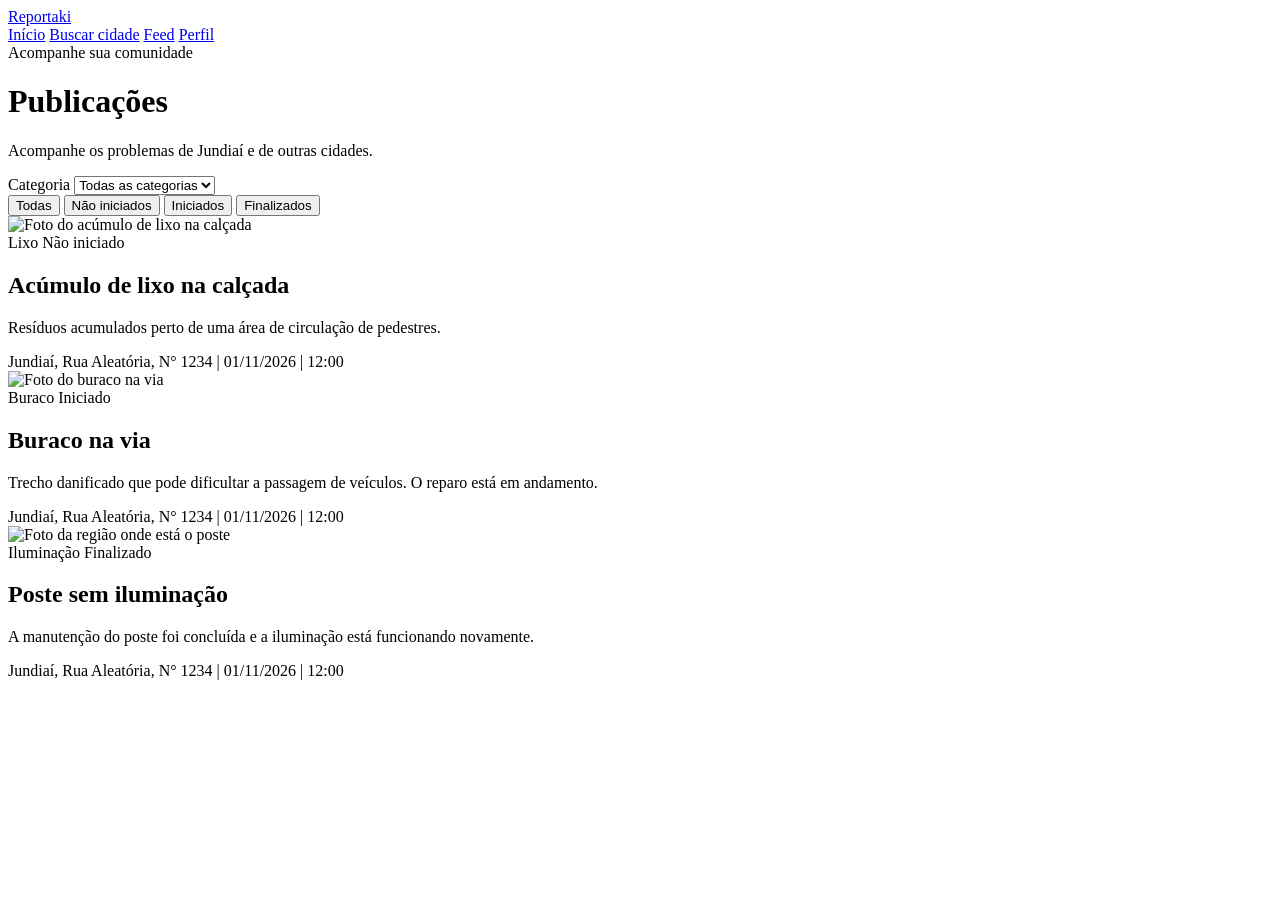
==== pages/feed.html @ 974e4129 "Improve: busca.js/busca.html Fiz a busca funcionar com outras cidades." ====
<html lang="pt-br">
    <head>
        <meta charset="UTF-8">
        <meta name="viewport" content="width=device-width, initial-scale=1.0">
        <link rel="stylesheet" href="../css/feed.css">
        <title>Publicações | Reportaki</title>
    </head>

    <body>
        <header class="site-header">
            <a class="brand" href="home.html">Reportaki</a>

            <nav class="site-nav" aria-label="Navegação principal">
                <a href="home.html">Início</a>

                <a href="busca.html">Buscar cidade</a>

                <a href="feed.html" aria-current="page">Feed</a>

                <a href="perfil.html">Perfil</a>
            </nav>
        </header>

        <main class="page-container page-content feed-page">
            <div class="page-heading feed-heading">
                <div>
                    <span class="eyebrow">Acompanhe sua comunidade</span>

                    <h1>Publicações</h1>

                    <p id="feedSubtitle">Acompanhe os problemas de Jundiaí.</p>
                </div>
            </div>

            <section class="filter-panel" aria-label="Filtros do feed">
                <label class="filter-field">
                    <span>Categoria</span>

                    <select id="feedCategoria">
                        <option value="todas">Todas as categorias</option>

                        <option value="lixo">Lixo</option>

                        <option value="buraco">Buraco</option>

                        <option value="iluminacao">Iluminação</option>
                    </select>
                </label>

                <div class="status-filter" role="group" aria-label="Filtrar por status">
                    <button type="button" class="feed-tab ativa" data-status="todas" aria-pressed="true">Todas</button>

                    <button type="button" class="feed-tab" data-status="nao-iniciado" aria-pressed="false">Não iniciados</button>

                    <button type="button" class="feed-tab" data-status="iniciado" aria-pressed="false">Iniciados</button>

                    <button type="button" class="feed-tab" data-status="finalizado" aria-pressed="false">Finalizados</button>
                </div>
            </section>

            <section id="feedPosts" class="feed-posts" aria-live="polite">
                <!-- POST 1 -->
                <article class="feed-post" data-categoria="lixo" data-status="nao-iniciado" data-cidade="Jundiaí">
                    <img class="post-photo" src="../img/lixo.png" alt="Foto do acúmulo de lixo na calçada" loading="lazy">

                    <div class="feed-post-info">
                        <div class="post-meta">
                            <span class="feed-tag tag-lixo">Lixo</span>
                            <span class="feed-status status-nao-iniciado">Não iniciado</span>
                        </div>

                        <h2>Acúmulo de lixo na calçada</h2>

                        <p>Resíduos acumulados perto de uma área de circulação de pedestres.</p>

                        <div class="post-footer">
                            <span>Jundiaí, Rua Aleatória, N° 1234 | 01/11/2026 | 12:00</span>

                            <button type="button" class="button btn-alterar-status">Alterar status</button>
                        </div>
                    </div>
                </article>

                <!-- POST 2 -->
                <article class="feed-post" data-categoria="buraco" data-status="iniciado" data-cidade="Jundiaí">
                    <img class="post-photo" src="../img/buraco.png" alt="Foto do buraco na via" loading="lazy">

                    <div class="feed-post-info">
                        <div class="post-meta">
                            <span class="feed-tag tag-buraco">Buraco</span>
                            <span class="feed-status status-iniciado">Iniciado</span>
                        </div>

                        <h2>Buraco na via</h2>

                        <p>Trecho danificado que pode dificultar a passagem de veículos. O reparo está em andamento.</p>

                        <div class="post-footer">
                            <span>Jundiaí, Rua Aleatória, N° 1234 | 01/11/2026 | 12:00</span>

                            <button type="button" class="button btn-alterar-status">Alterar status</button>
                        </div>
                    </div>
                </article>

                <!-- POST 3 -->
                <article class="feed-post" data-categoria="iluminacao" data-status="finalizado" data-cidade="Jundiaí">
                    <img class="post-photo" src="../img/fatec-jundiai.jpg" alt="Foto da região onde está o poste" loading="lazy">

                    <div class="feed-post-info">
                        <div class="post-meta">
                            <span class="feed-tag tag-iluminacao">Iluminação</span>
                            <span class="feed-status status-finalizado">Finalizado</span>
                        </div>

                        <h2>Poste sem iluminação</h2>

                        <p>A manutenção do poste foi concluída e a iluminação está funcionando novamente.</p>

                        <div class="post-footer">
                            <span>Jundiaí, Rua Aleatória, N° 1234 | 01/11/2026 | 12:00</span>

                            <button type="button" class="button btn-alterar-status">Alterar status</button>
                        </div>
                    </div>
                </article>
            </section>

            <p id="feedSemResultados" class="empty-state" hidden>Nenhuma publicação encontrada com esses filtros.</p>
        </main>

        <script src="../js/feed.js" defer></script>
        
        <script src="../js/sessao.js" defer></script>
    </body>
</html>
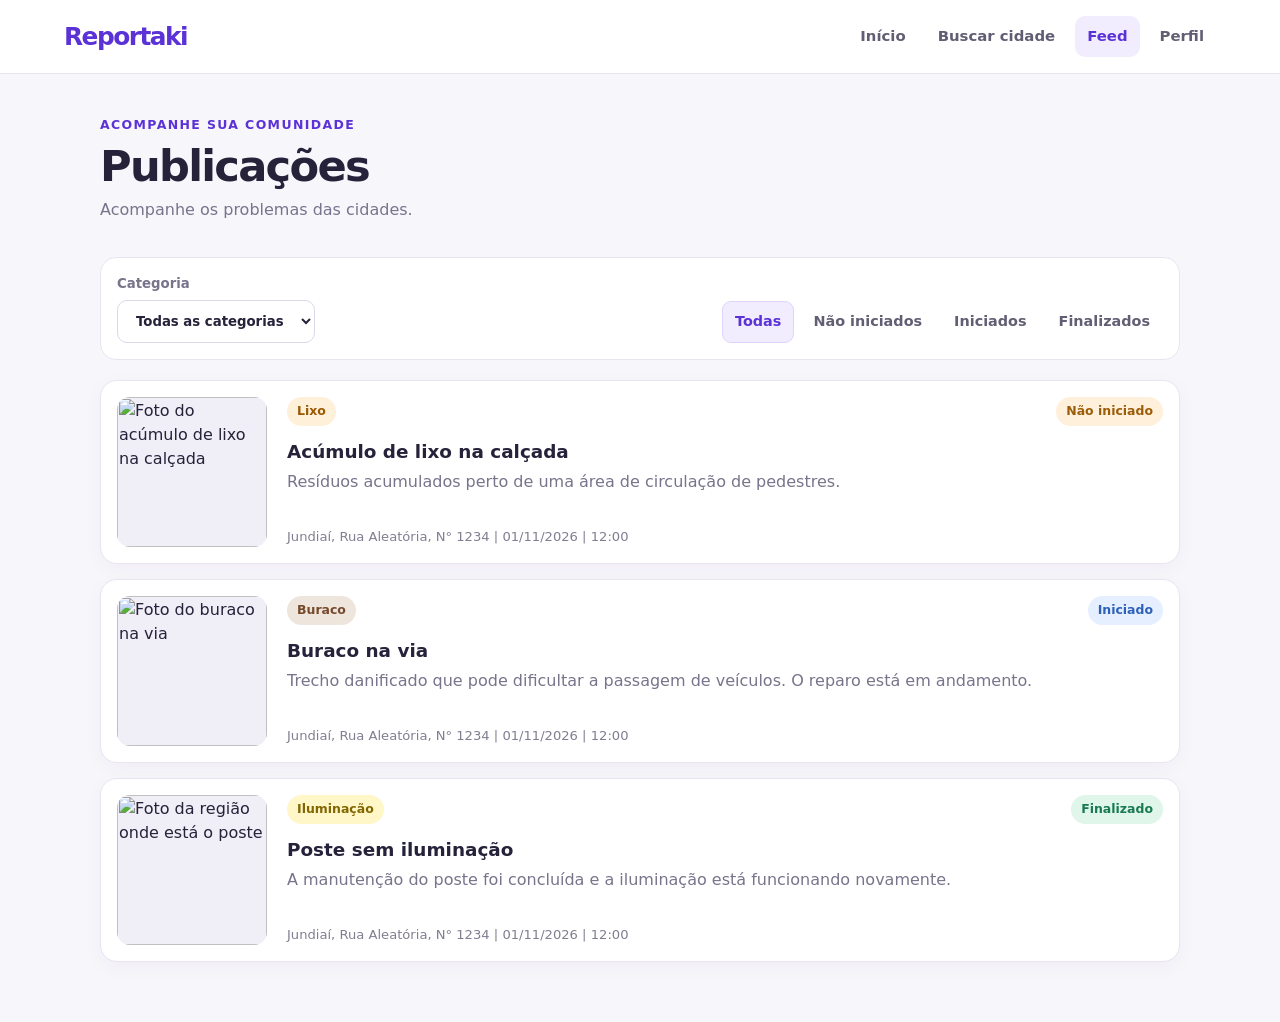
==== commit ee76654f: "Feed" ====
--- a/pages/feed.html
+++ b/pages/feed.html
@@ -66,6 +66,7 @@
                     <div class="feed-post-info">
                         <div class="post-meta">
                             <span class="feed-tag tag-lixo">Lixo</span>
+                            
                             <span class="feed-status status-nao-iniciado">Não iniciado</span>
                         </div>
 
--- a/css/feed.css
+++ b/css/feed.css
@@ -0,0 +1,459 @@
+/* Reportaki | Feed (pages/feed.html) */
+
+/* Variáveis */
+:root {
+    --purple: #5b32d6;
+    --purple-dark: #4520b4;
+    --purple-soft: #f1edff;
+    --ink: #25223a;
+    --muted: #77748b;
+    --line: #e8e5f1;
+    --surface: #fff;
+    --page: #f7f6fb;
+    --green: #197a52;
+    --orange: #b86a08;
+    --blue: #2d61b7;
+    --shadow: 0 12px 35px rgba(44, 30, 92, 0.08);
+}
+
+/* Base */
+* {
+    box-sizing: border-box;
+}
+
+html {
+    min-height: 100%;
+    scroll-behavior: smooth;
+}
+
+body {
+    margin: 0;
+    min-height: 100vh;
+    background: var(--page);
+    color: var(--ink);
+    font-family: Inter, system-ui, -apple-system, "Segoe UI", Roboto, Arial, sans-serif;
+    line-height: 1.5;
+}
+
+a {
+    color: inherit;
+    text-decoration: none;
+}
+
+button, select {
+    font: inherit;
+}
+
+button, a, select {
+    -webkit-tap-highlight-color: transparent;
+}
+
+/* Cabeçalho e navegação */
+.site-header {
+    min-height: 74px;
+    background: #fff;
+    border-bottom: 1px solid var(--line);
+    display: flex;
+    align-items: center;
+    justify-content: space-between;
+    gap: 24px;
+    padding: 14px max(5vw, 24px);
+    position: sticky;
+    top: 0;
+    z-index: 10;
+}
+
+.brand {
+    font-weight: 850;
+    font-size: 1.55rem;
+    letter-spacing: -0.06em;
+    color: var(--purple);
+}
+
+.site-nav {
+    display: flex;
+    align-items: center;
+    gap: 8px;
+    flex-wrap: wrap;
+}
+
+.site-nav a {
+    padding: 9px 12px;
+    border-radius: 10px;
+    color: #615d73;
+    font-size: 0.93rem;
+    font-weight: 650;
+}
+
+.site-nav a:hover, .site-nav a[aria-current="page"] {
+    background: var(--purple-soft);
+    color: var(--purple);
+}
+
+.site-nav .nav-cta, .button {
+    display: inline-flex;
+    align-items: center;
+    justify-content: center;
+    gap: 8px;
+    background: var(--purple);
+    border: 1px solid var(--purple);
+    border-radius: 11px;
+    padding: 11px 17px;
+    color: #fff;
+    font-weight: 750;
+    cursor: pointer;
+    transition: background 0.18s, transform 0.18s;
+}
+
+.site-nav .nav-cta {
+    color: #fff;
+    background: var(--purple);
+}
+
+.site-nav .nav-cta:hover, .button:hover {
+    background: var(--purple-dark);
+    color: #fff;
+    transform: translateY(-1px);
+}
+
+/* Layout */
+.page-container {
+    width: min(1080px, 90%);
+    margin: 0 auto;
+}
+
+.eyebrow {
+    display: inline-block;
+    color: var(--purple);
+    font-size: 0.78rem;
+    font-weight: 850;
+    text-transform: uppercase;
+    letter-spacing: 0.11em;
+}
+
+/* Rodapé */
+.site-footer {
+    text-align: center;
+    color: var(--muted);
+    font-size: 0.85rem;
+    padding: 28px 16px;
+}
+
+/* Layout */
+.page-content {
+    padding-top: 42px;
+    padding-bottom: 60px;
+}
+
+.page-heading {
+    margin-bottom: 27px;
+}
+
+.page-heading h1 {
+    font-size: clamp(2rem, 4vw, 2.7rem);
+    line-height: 1.12;
+    letter-spacing: -0.04em;
+    margin: 7px 0;
+}
+
+.page-heading p {
+    margin: 8px 0;
+    color: var(--muted);
+}
+
+/* Feed */
+.filter-field select {
+    width: 100%;
+    padding: 12px 14px;
+    background: #fff;
+    border: 1px solid #dcd8e9;
+    border-radius: 10px;
+    color: var(--ink);
+    outline: none;
+}
+
+.filter-field select:focus {
+    border-color: var(--purple);
+    box-shadow: 0 0 0 3px rgba(91, 50, 214, 0.12);
+}
+
+.feed-heading {
+    display: flex;
+    justify-content: space-between;
+    align-items: center;
+    gap: 18px;
+}
+
+.filter-panel {
+    background: #fff;
+    border: 1px solid var(--line);
+    border-radius: 16px;
+    padding: 16px;
+    margin-bottom: 20px;
+    display: flex;
+    align-items: end;
+    justify-content: space-between;
+    gap: 18px;
+    flex-wrap: wrap;
+}
+
+.filter-field {
+    display: grid;
+    gap: 6px;
+    min-width: 190px;
+    color: var(--muted);
+    font-size: 0.83rem;
+    font-weight: 750;
+}
+
+.status-filter {
+    display: flex;
+    gap: 6px;
+    flex-wrap: wrap;
+}
+
+.feed-tab {
+    border: 1px solid transparent;
+    background: transparent;
+    color: #625e73;
+    border-radius: 9px;
+    padding: 9px 12px;
+    cursor: pointer;
+    font-weight: 700;
+    font-size: 0.9rem;
+}
+
+.feed-tab:hover {
+    background: #f6f3ff;
+}
+
+.feed-tab.ativa {
+    background: var(--purple-soft);
+    color: var(--purple);
+    border-color: #ded5ff;
+}
+
+.feed-posts {
+    display: grid;
+    grid-template-columns: 1fr;
+    gap: 15px;
+}
+
+.feed-post {
+    display: grid;
+    grid-template-columns: 150px minmax(0, 1fr);
+    gap: 20px;
+    background: #fff;
+    border: 1px solid var(--line);
+    border-radius: 17px;
+    padding: 16px;
+    box-shadow: 0 5px 20px rgba(44, 30, 92, 0.035);
+}
+
+.feed-post[hidden], [hidden] {
+    display: none !important;
+}
+
+.post-photo {
+    display: block;
+    width: 100%;
+    height: 150px;
+    object-fit: cover;
+    border-radius: 13px;
+    background: #f0eef6;
+}
+
+.feed-post-info {
+    min-width: 0;
+    display: flex;
+    flex-direction: column;
+    align-items: flex-start;
+}
+
+.post-meta {
+    width: 100%;
+    display: flex;
+    align-items: center;
+    justify-content: space-between;
+    gap: 10px;
+    flex-wrap: wrap;
+}
+
+.feed-tag, .feed-status {
+    display: inline-flex;
+    align-items: center;
+    border-radius: 99px;
+    padding: 5px 10px;
+    font-size: 0.78rem;
+    font-weight: 800;
+}
+
+.tag-lixo {
+    background: #fff0da;
+    color: #9a5900;
+}
+
+.tag-buraco {
+    background: #eee5dd;
+    color: #754a2c;
+}
+
+.tag-iluminacao {
+    background: #fff7c7;
+    color: #826600;
+}
+
+.feed-status {
+    background: #f0eef6;
+    color: #615b77;
+}
+
+.status-nao-iniciado {
+    background: #fff0dc;
+    color: #9b5c08;
+}
+
+.status-iniciado {
+    background: #e5efff;
+    color: #2d61b7;
+}
+
+.status-finalizado {
+    background: #e0f6eb;
+    color: #197a52;
+}
+
+.feed-post h2 {
+    font-size: 1.15rem;
+    margin: 12px 0 5px;
+}
+
+.feed-post p {
+    color: var(--muted);
+    margin: 0 0 17px;
+}
+
+.post-footer {
+    width: 100%;
+    display: flex;
+    justify-content: space-between;
+    align-items: center;
+    gap: 10px;
+    flex-wrap: wrap;
+    margin-top: auto;
+    color: #827e91;
+    font-size: 0.82rem;
+}
+
+.buttons-prefeitura {
+    display: flex;
+    gap: 8px;
+}
+
+.btn-apagar, .btn-alterar-status {
+    font-size: 0.8rem;
+    border-radius: 8px;
+}
+
+.empty-state {
+    padding: 28px;
+    text-align: center;
+    color: var(--muted);
+    background: #fff;
+    border: 1px dashed #d8d2e7;
+    border-radius: 14px;
+}
+
+.success-banner {
+    padding: 13px 16px;
+    margin: 0 0 18px;
+    background: #e0f6eb;
+    color: #176343;
+    border-radius: 10px;
+    font-weight: 750;
+}
+
+/* Responsivo */
+@media (max-width: 720px) {
+    .site-header {
+        align-items: flex-start;
+        flex-direction: column;
+        gap: 10px;
+        padding: 14px 5%;
+    }
+
+    .site-nav {
+        width: 100%;
+        gap: 3px;
+    }
+
+    .site-nav a {
+        padding: 8px;
+        font-size: 0.85rem;
+    }
+
+    .feed-heading {
+        align-items: flex-start;
+        flex-direction: column;
+    }
+
+    .filter-panel {
+        align-items: stretch;
+    }
+
+    .filter-field {
+        width: 100%;
+    }
+
+    .status-filter {
+        display: grid;
+        grid-template-columns: repeat(2, minmax(0, 1fr));
+    }
+
+    .feed-tab {
+        border: 1px solid var(--line);
+    }
+
+    .feed-post {
+        grid-template-columns: 90px minmax(0, 1fr);
+        gap: 12px;
+        padding: 12px;
+    }
+
+    .post-photo {
+        height: 100px;
+    }
+
+    .feed-post h2 {
+        font-size: 1rem;
+    }
+
+    .post-footer {
+        font-size: 0.76rem;
+    }
+}
+
+@media (max-width: 420px) {
+    .site-nav a {
+        font-size: 0.78rem;
+        padding: 7px;
+    }
+
+    .feed-post {
+        grid-template-columns: 1fr;
+    }
+
+    .post-photo {
+        height: 180px;
+    }
+
+    .post-meta {
+        align-items: flex-start;
+    }
+    
+    /* Em telas muito pequenas, o botão ocupa a largura toda para facilitar o toque */
+    .btn-alterar-status {
+        width: 100%;
+        margin-top: 8px;
+    }
+}
